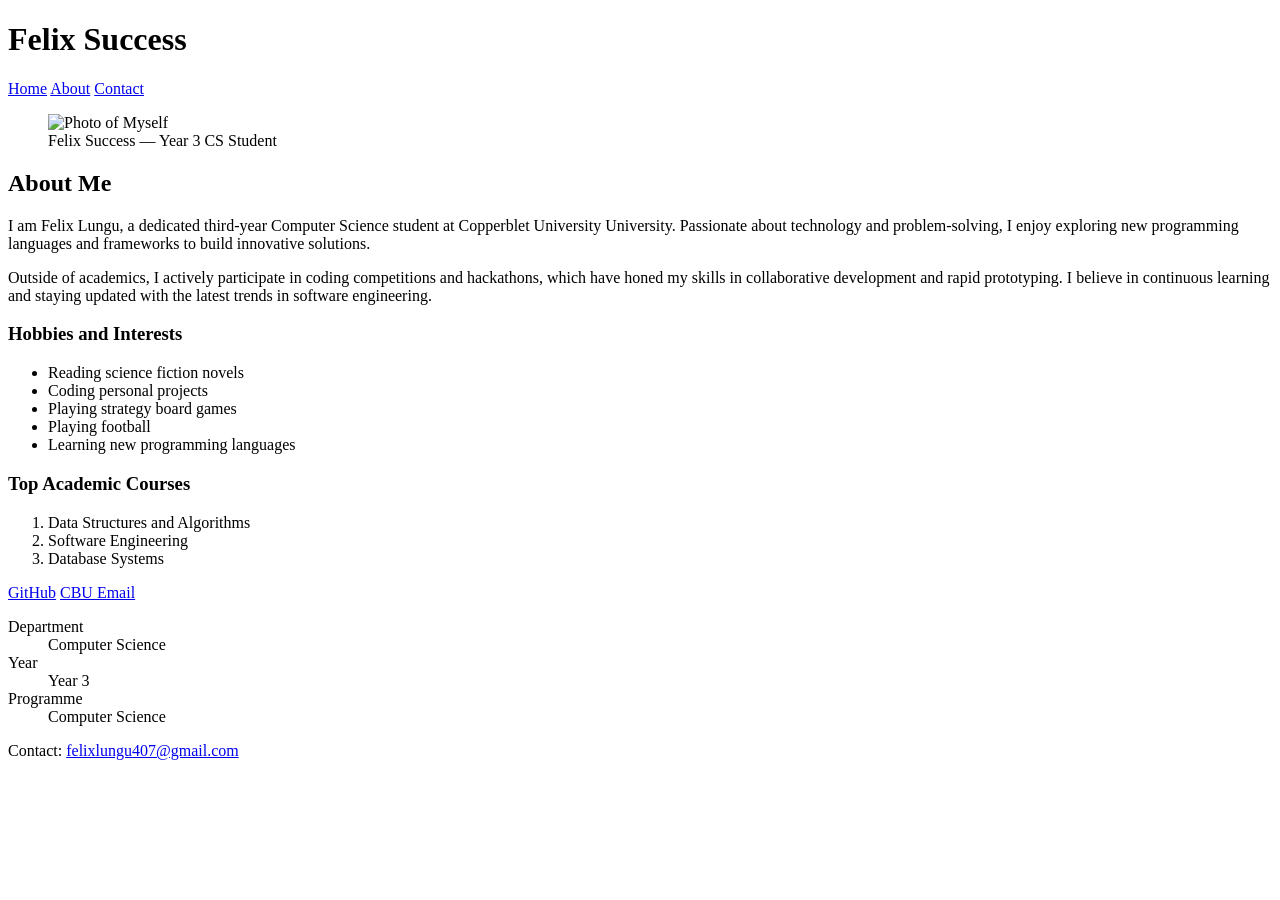
==== profile.html @ d6683c1f "Add Module 2: profile page" ====
<!DOCTYPE html>
<html lang="en">
<head>
    <meta charset="UTF-8">
    <meta name="viewport" content="width=device-width, initial-scale=1.0">
    <title>Felix Success - Profile</title>
</head>
<body>
    <header>
        <h1>Felix Success</h1>
        <nav>
            <a href="#">Home</a>
            <a href="#">About</a>
            <a href="#">Contact</a>
        </nav>
    </header>
    <main>
        <article>
            <figure>
                <img src="felix.png" alt="Photo of Myself" width="200" height="200">
                <figcaption>Felix Success — Year 3 CS Student</figcaption>
            </figure>
            <h2>About Me</h2>
            <p>I am Felix Lungu, a dedicated third-year Computer Science student at Copperblet University University. Passionate about technology and problem-solving, I enjoy exploring new programming languages and frameworks to build innovative solutions.</p>
            <p>Outside of academics, I actively participate in coding competitions and hackathons, which have honed my skills in collaborative development and rapid prototyping. I believe in continuous learning and staying updated with the latest trends in software engineering.</p>
            <h3>Hobbies and Interests</h3>
            <ul>
                <li>Reading science fiction novels</li>
                <li>Coding personal projects</li>
                <li>Playing strategy board games</li>
                <li>Playing football</li>
                <li>Learning new programming languages</li>
            </ul>
            <h3>Top Academic Courses</h3>
            <ol>
                <li>Data Structures and Algorithms</li>
                <li>Software Engineering</li>
                <li>Database Systems</li>
            </ol>
        </article>
    </main>
    <aside>
        <a href="https://github.com/Success-lang">GitHub</a>
        <a href="mailto:felixlungu407@gmail.com">CBU Email</a>
        <dl>
            <dt>Department</dt>
            <dd>Computer Science</dd>
            <dt>Year</dt>
            <dd>Year 3</dd>
            <dt>Programme</dt>
            <dd>Computer Science</dd>
        </dl>
    </aside>
    <footer>
        <p>Contact: <a href="mailto:felixlungu407@gmail.com">felixlungu407@gmail.com</a></p>
    </footer>
</body>
</html>
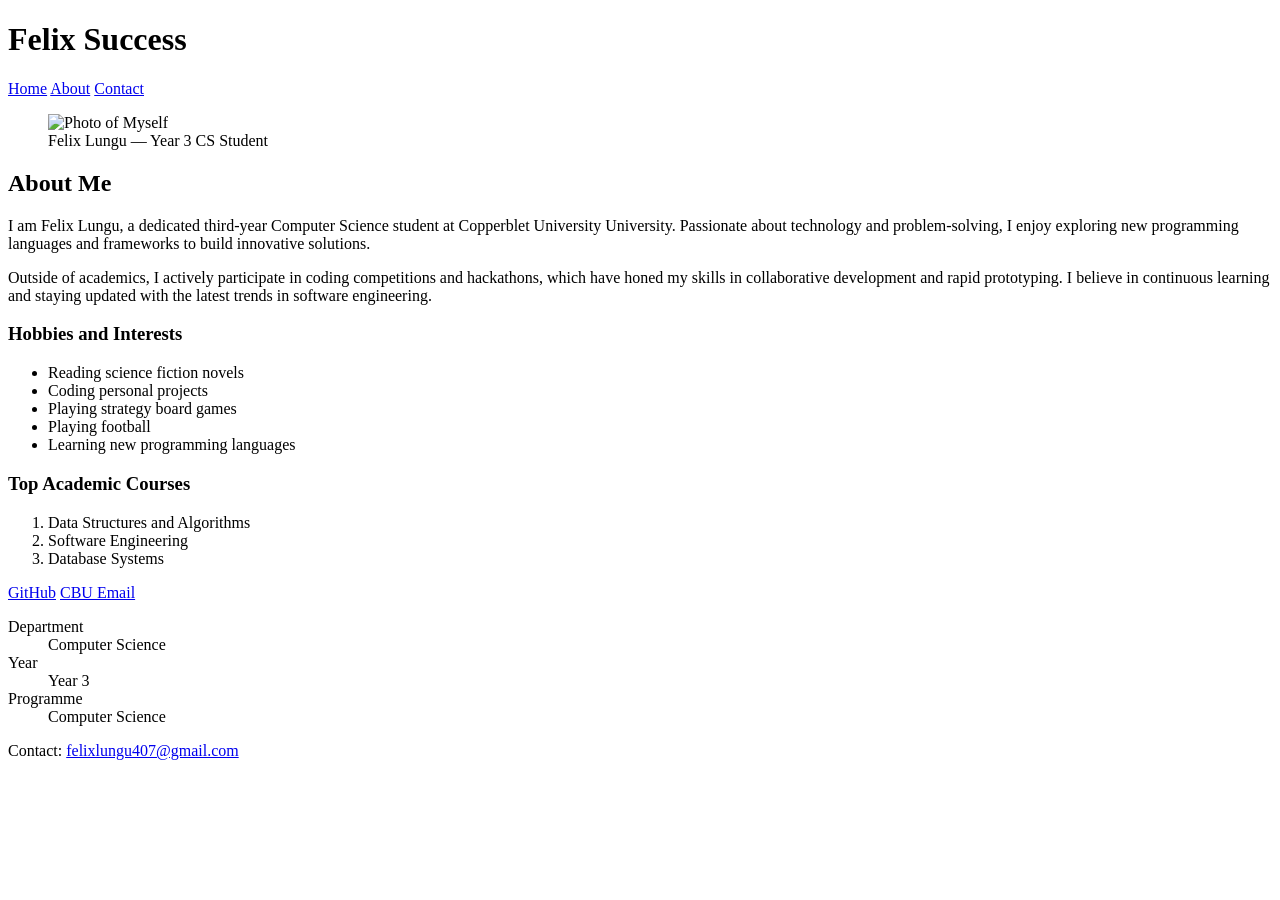
==== commit 7ecab609: "Update profile.html with figcaption changes" ====
--- a/profile.html
+++ b/profile.html
@@ -18,7 +18,7 @@
         <article>
             <figure>
                 <img src="felix.png" alt="Photo of Myself" width="200" height="200">
-                <figcaption>Felix Success — Year 3 CS Student</figcaption>
+                <figcaption>Felix Lungu — Year 3 CS Student</figcaption>
             </figure>
             <h2>About Me</h2>
             <p>I am Felix Lungu, a dedicated third-year Computer Science student at Copperblet University University. Passionate about technology and problem-solving, I enjoy exploring new programming languages and frameworks to build innovative solutions.</p>
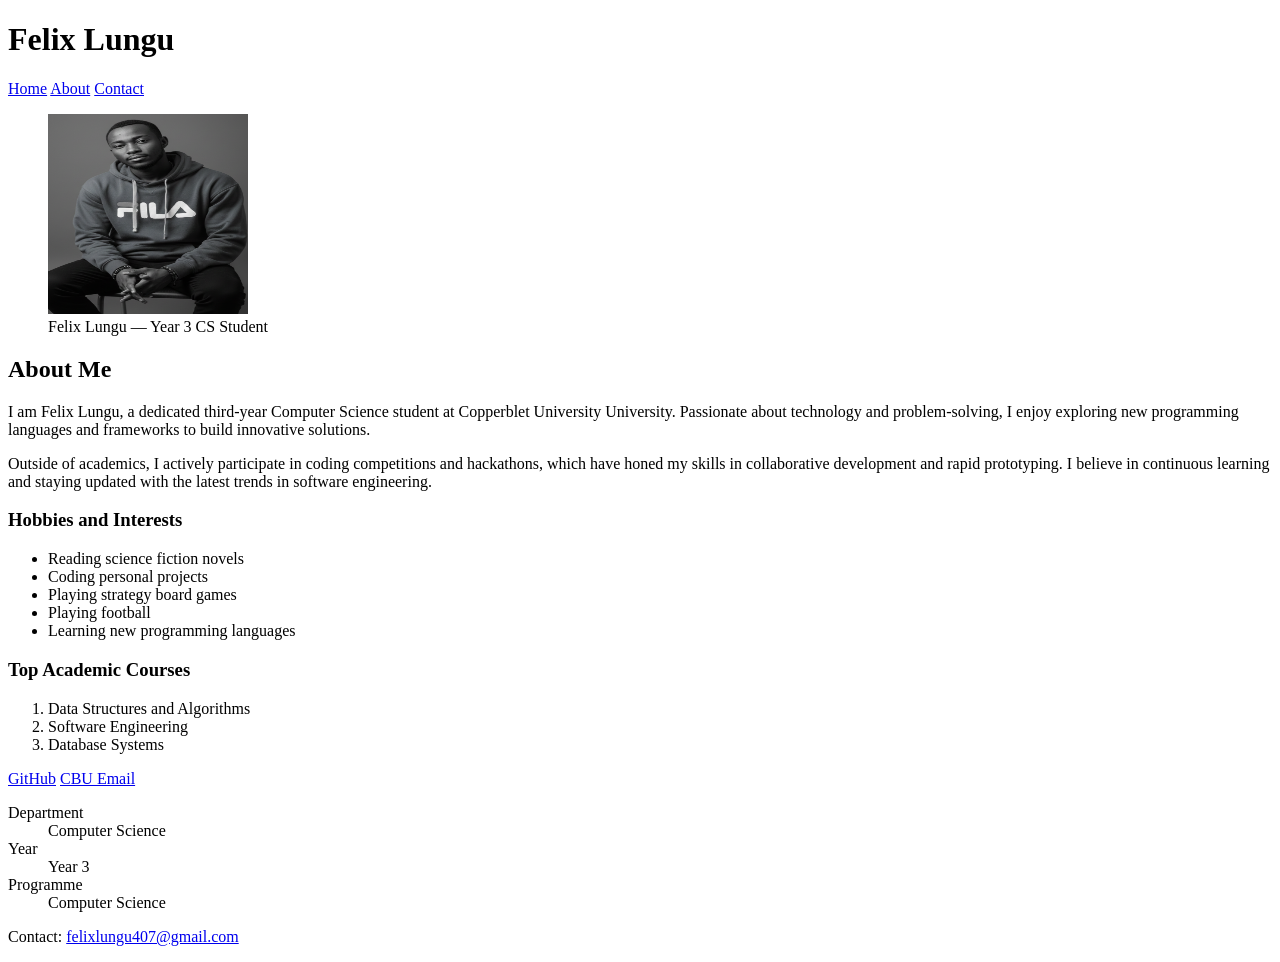
==== commit 8e22f4fe: "Update profile title and header name" ====
--- a/profile.html
+++ b/profile.html
@@ -3,11 +3,11 @@
 <head>
     <meta charset="UTF-8">
     <meta name="viewport" content="width=device-width, initial-scale=1.0">
-    <title>Felix Success - Profile</title>
+    <title>Felix Lungu - Profile</title>
 </head>
 <body>
     <header>
-        <h1>Felix Success</h1>
+        <h1>Felix Lungu</h1>
         <nav>
             <a href="#">Home</a>
             <a href="#">About</a>
@@ -55,4 +55,4 @@
         <p>Contact: <a href="mailto:felixlungu407@gmail.com">felixlungu407@gmail.com</a></p>
     </footer>
 </body>
-</html>+</html>
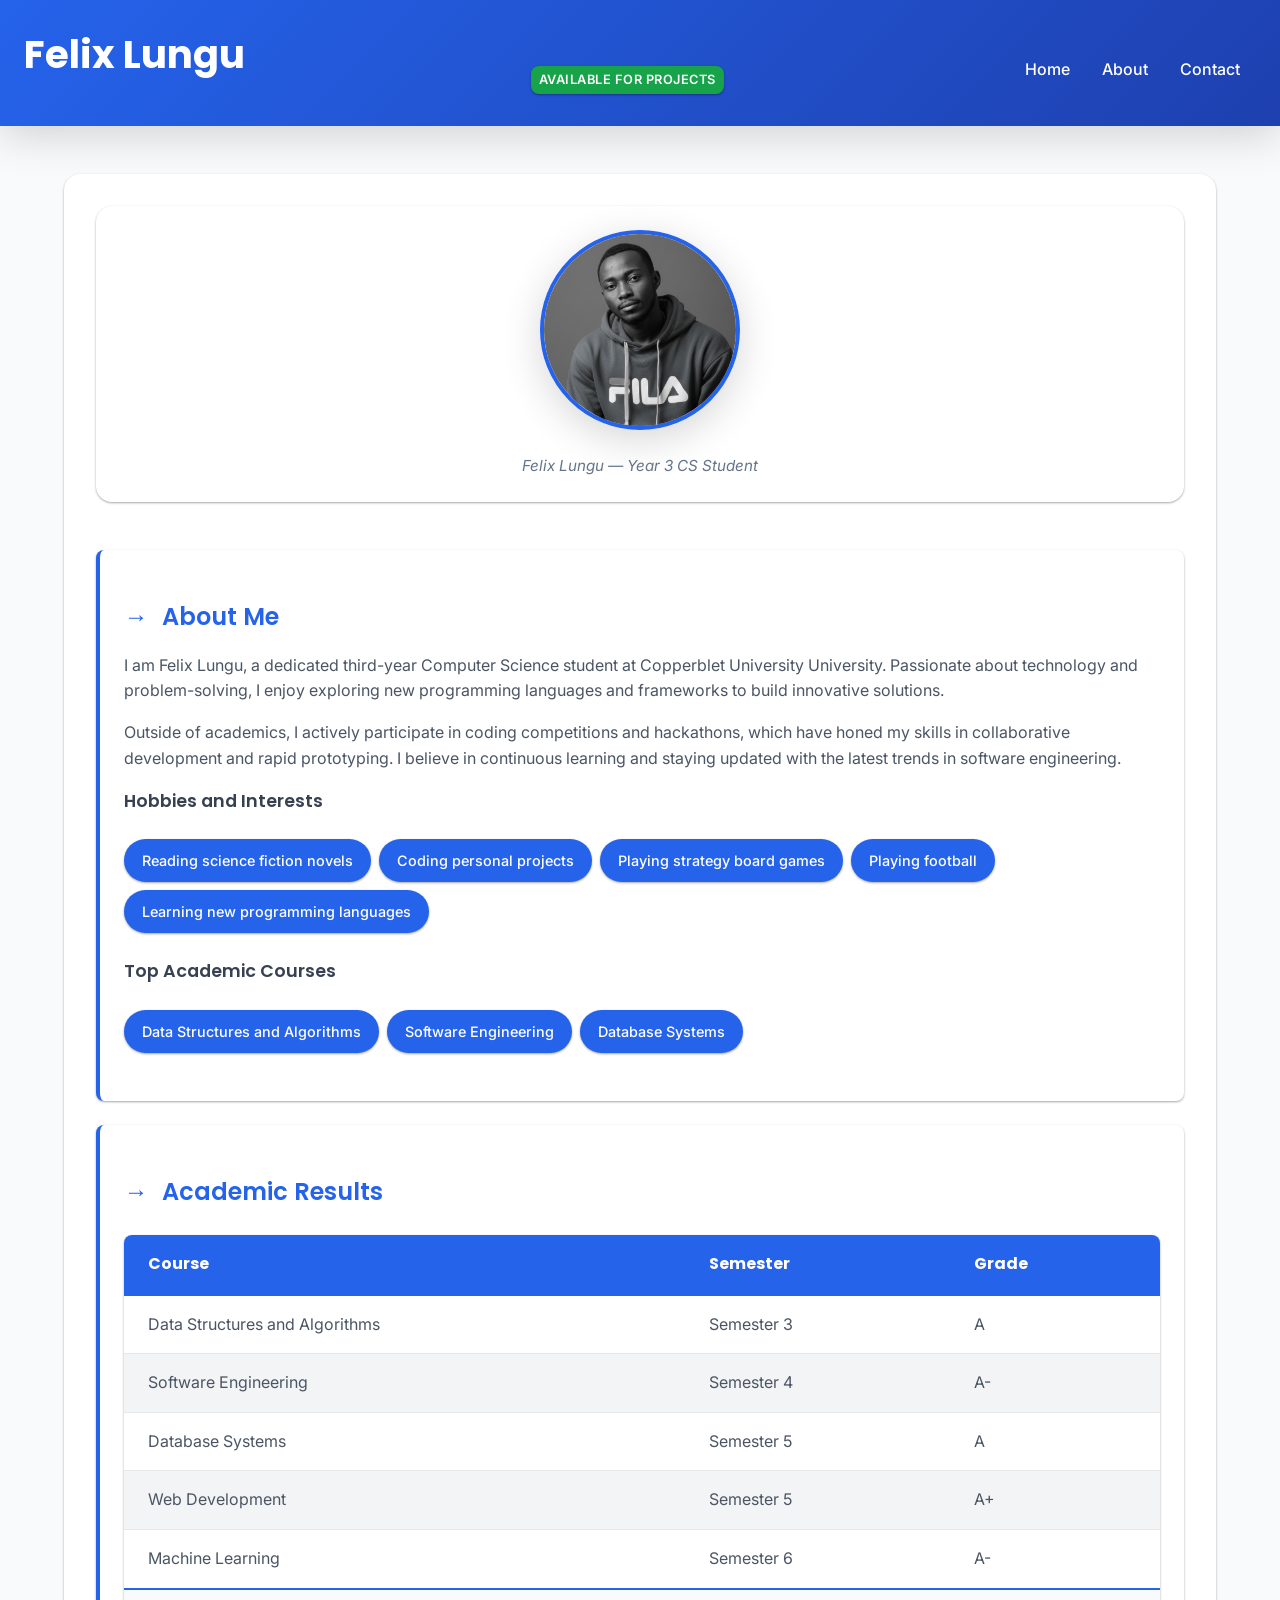
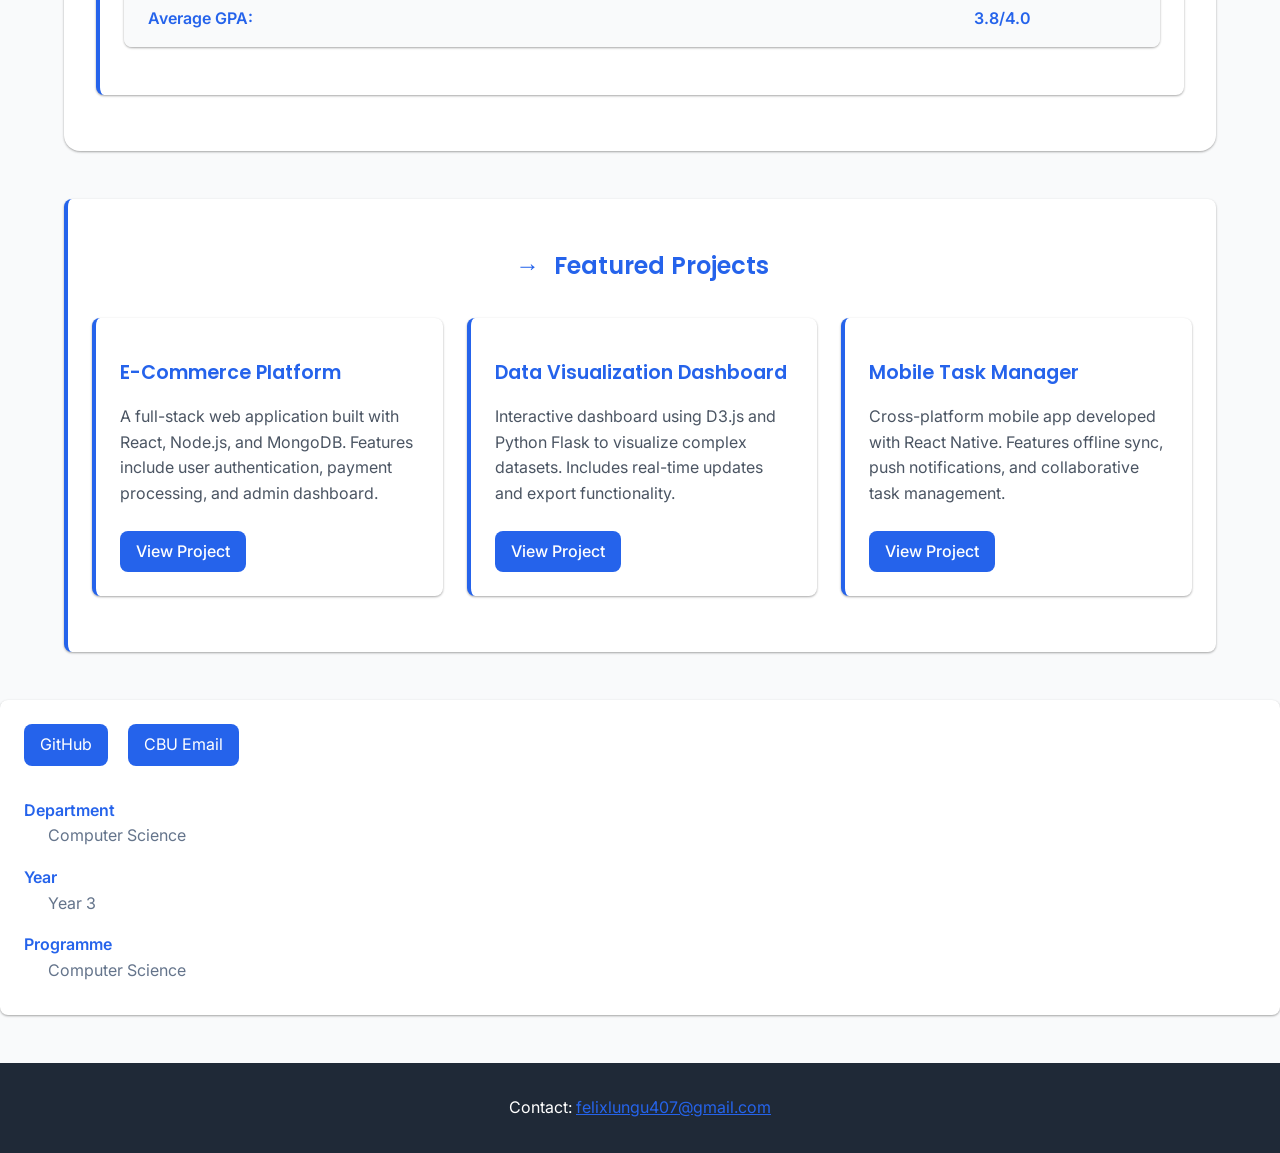
==== commit 5fc1a9a7: "Add Flexbox layouts: navigation, skills tags, header flexbox, projects grid - Flex navigation with h" ====
--- a/profile.html
+++ b/profile.html
@@ -4,10 +4,12 @@
     <meta charset="UTF-8">
     <meta name="viewport" content="width=device-width, initial-scale=1.0">
     <title>Felix Lungu - Profile</title>
+    <link rel='stylesheet' href='style.css'>
 </head>
 <body>
     <header>
         <h1>Felix Lungu</h1>
+        <span class="availability-badge">Available for Projects</span>
         <nav>
             <a href="#">Home</a>
             <a href="#">About</a>
@@ -16,15 +18,16 @@
     </header>
     <main>
         <article>
-            <figure>
+            <figure class="profile-figure">
                 <img src="felix.png" alt="Photo of Myself" width="200" height="200">
                 <figcaption>Felix Lungu — Year 3 CS Student</figcaption>
             </figure>
-            <h2>About Me</h2>
+            <section>
+                <h2>About Me</h2>
             <p>I am Felix Lungu, a dedicated third-year Computer Science student at Copperblet University University. Passionate about technology and problem-solving, I enjoy exploring new programming languages and frameworks to build innovative solutions.</p>
             <p>Outside of academics, I actively participate in coding competitions and hackathons, which have honed my skills in collaborative development and rapid prototyping. I believe in continuous learning and staying updated with the latest trends in software engineering.</p>
             <h3>Hobbies and Interests</h3>
-            <ul>
+            <ul class="skills-list">
                 <li>Reading science fiction novels</li>
                 <li>Coding personal projects</li>
                 <li>Playing strategy board games</li>
@@ -32,12 +35,80 @@
                 <li>Learning new programming languages</li>
             </ul>
             <h3>Top Academic Courses</h3>
-            <ol>
+            <ol class="skills-list">
                 <li>Data Structures and Algorithms</li>
                 <li>Software Engineering</li>
                 <li>Database Systems</li>
             </ol>
+            </section>
+            
+            <section>
+                <h2>Academic Results</h2>
+                <table>
+                    <thead>
+                        <tr>
+                            <th>Course</th>
+                            <th>Semester</th>
+                            <th>Grade</th>
+                        </tr>
+                    </thead>
+                    <tbody>
+                        <tr>
+                            <td>Data Structures and Algorithms</td>
+                            <td>Semester 3</td>
+                            <td>A</td>
+                        </tr>
+                        <tr>
+                            <td>Software Engineering</td>
+                            <td>Semester 4</td>
+                            <td>A-</td>
+                        </tr>
+                        <tr>
+                            <td>Database Systems</td>
+                            <td>Semester 5</td>
+                            <td>A</td>
+                        </tr>
+                        <tr>
+                            <td>Web Development</td>
+                            <td>Semester 5</td>
+                            <td>A+</td>
+                        </tr>
+                        <tr>
+                            <td>Machine Learning</td>
+                            <td>Semester 6</td>
+                            <td>A-</td>
+                        </tr>
+                    </tbody>
+                    <tfoot>
+                        <tr>
+                            <td colspan="2">Average GPA:</td>
+                            <td>3.8/4.0</td>
+                        </tr>
+                    </tfoot>
+                </table>
+            </section>
         </article>
+        
+        <section id="projects">
+            <h2>Featured Projects</h2>
+            <div class="projects-grid">
+                <article class="card">
+                    <h3>E-Commerce Platform</h3>
+                    <p>A full-stack web application built with React, Node.js, and MongoDB. Features include user authentication, payment processing, and admin dashboard.</p>
+                    <a href="#" class="project-link">View Project</a>
+                </article>
+                <article class="card">
+                    <h3>Data Visualization Dashboard</h3>
+                    <p>Interactive dashboard using D3.js and Python Flask to visualize complex datasets. Includes real-time updates and export functionality.</p>
+                    <a href="#" class="project-link">View Project</a>
+                </article>
+                <article class="card">
+                    <h3>Mobile Task Manager</h3>
+                    <p>Cross-platform mobile app developed with React Native. Features offline sync, push notifications, and collaborative task management.</p>
+                    <a href="#" class="project-link">View Project</a>
+                </article>
+            </div>
+        </section>
     </main>
     <aside>
         <a href="https://github.com/Success-lang">GitHub</a>
--- a/style.css
+++ b/style.css
@@ -0,0 +1,519 @@
+/* ============================================
+   Google Fonts Import
+   ============================================ */
+@import url('https://fonts.googleapis.com/css2?family=Inter:wght@400;500;600;700&family=Poppins:wght@600;700&display=swap');
+
+/* ============================================
+   CSS Variables - Design Tokens
+   ============================================ */
+:root {
+  /* Color Variables */
+  --color-primary: #2563eb;
+  --color-secondary: #64748b;
+  --color-accent: #dc2626;
+  --color-success: #16a34a;
+  --color-warning: #ea580c;
+  
+  /* Spacing Variables */
+  --space-xs: 0.25rem;
+  --space-sm: 0.5rem;
+  --space-md: 1rem;
+  --space-lg: 1.5rem;
+  --space-xl: 2rem;
+  --space-2xl: 3rem;
+  
+  /* Typography */
+  --font-family: 'Inter', 'Segoe UI', Tahoma, Geneva, Verdana, sans-serif;
+  --font-family-heading: 'Poppins', 'Segoe UI', sans-serif;
+  --font-size-base: 1rem;
+  --line-height-base: 1.6;
+  
+  /* Border Radius */
+  --border-radius: 0.5rem;
+  --border-radius-lg: 1rem;
+  
+  /* Box Shadow */
+  --box-shadow: 0 1px 3px rgba(0, 0, 0, 0.12), 0 1px 2px rgba(0, 0, 0, 0.24);
+  --box-shadow-lg: 0 10px 40px rgba(0, 0, 0, 0.16);
+}
+
+/* ============================================
+   Reset & Base Styles
+   ============================================ */
+* {
+  box-sizing: border-box;
+  margin: 0;
+  padding: 0;
+}
+
+html {
+  scroll-behavior: smooth;
+}
+
+body {
+  font-family: var(--font-family);
+  font-size: var(--font-size-base);
+  line-height: var(--line-height-base);
+  color: #1f2937;
+  background-color: #f9fafb;
+}
+
+/* ============================================
+   Typography Scale
+   ============================================ */
+h1 {
+  font-family: var(--font-family-heading);
+  font-size: 2.4rem;
+  font-weight: 700;
+  color: white;
+  margin-bottom: var(--space-lg);
+  line-height: 1.2;
+}
+
+h2 {
+  font-family: var(--font-family-heading);
+  font-size: 1.5rem;
+  color: var(--color-primary);
+  font-weight: 600;
+  margin-bottom: var(--space-md);
+  margin-top: var(--space-lg);
+}
+
+h3 {
+  font-family: var(--font-family-heading);
+  font-size: 1.1rem;
+  font-weight: 600;
+  color: #374151;
+  margin-bottom: var(--space-sm);
+  margin-top: var(--space-md);
+}
+
+p {
+  margin-bottom: var(--space-md);
+  color: #4b5563;
+}
+
+/* ============================================
+   Selectors Practice
+   ============================================ */
+
+/* Element Selectors */
+a {
+  color: var(--color-primary);
+  text-decoration: none;
+  transition: color 0.3s ease;
+}
+
+img {
+  max-width: 100%;
+  height: auto;
+  display: block;
+}
+
+ul, ol {
+  padding-left: var(--space-lg);
+  margin-bottom: var(--space-md);
+}
+
+li {
+  margin-bottom: var(--space-sm);
+}
+
+/* Class Selectors */
+.profile-figure {
+  display: flex;
+  flex-direction: column;
+  align-items: center;
+  text-align: center;
+  margin-bottom: var(--space-2xl);
+  background-color: white;
+  padding: var(--space-lg);
+  border-radius: var(--border-radius-lg);
+  box-shadow: var(--box-shadow);
+}
+
+.profile-figure img {
+  border-radius: 50%;
+  width: 200px;
+  height: 200px;
+  object-fit: cover;
+  border: 4px solid var(--color-primary);
+  margin-bottom: var(--space-md);
+  box-shadow: var(--box-shadow-lg);
+  transition: transform 0.3s ease;
+}
+
+.profile-figure img:hover {
+  transform: scale(1.05);
+}
+
+.profile-figure figcaption {
+  font-size: 0.95rem;
+  color: var(--color-secondary);
+  font-style: italic;
+  margin-top: var(--space-sm);
+}
+
+.skills-list {
+  display: flex;
+  flex-wrap: wrap;
+  gap: 0.5rem;
+  margin: var(--space-lg) 0;
+  list-style: none;
+  padding: 0;
+}
+
+.skills-list li {
+  display: inline-block;
+  background-color: var(--color-primary);
+  color: white;
+  padding: var(--space-sm) var(--space-md);
+  border-radius: 50px;
+  font-size: 0.9rem;
+  font-weight: 500;
+  transition: all 0.3s ease;
+  margin: 0;
+  box-shadow: var(--box-shadow);
+  border: 2px solid transparent;
+}
+
+.skills-list li:hover {
+  background-color: var(--color-accent);
+  transform: translateY(-3px);
+  box-shadow: var(--box-shadow-lg);
+  border-color: var(--color-accent);
+}
+
+/* Advanced Selectors */
+nav {
+  display: flex;
+  flex-wrap: wrap;
+  gap: 0;
+  margin-top: var(--space-md);
+}
+
+nav a {
+  display: inline-block;
+  padding: var(--space-sm) var(--space-md);
+  color: white;
+  border-bottom: 3px solid transparent;
+  font-weight: 500;
+  transition: border-bottom 0.25s ease;
+}
+
+nav a:hover {
+  border-bottom-color: var(--color-accent);
+}
+
+section h2::before {
+  content: "→ ";
+  color: var(--color-primary);
+  margin-right: var(--space-sm);
+}
+
+/* ============================================
+   Layout Components
+   ============================================ */
+header {
+  background: linear-gradient(135deg, var(--color-primary) 0%, #1e40af 100%);
+  color: white;
+  padding: var(--space-xl) var(--space-lg);
+  margin-bottom: var(--space-2xl);
+  box-shadow: var(--box-shadow-lg);
+  display: flex;
+  justify-content: space-between;
+  align-items: flex-end;
+}
+
+header h1 {
+  margin-bottom: var(--space-md);
+}
+
+.availability-badge {
+  background-color: var(--color-success);
+  color: white;
+  padding: var(--space-xs) var(--space-sm);
+  border-radius: var(--border-radius);
+  font-size: 0.8rem;
+  font-weight: 600;
+  text-transform: uppercase;
+  letter-spacing: 0.5px;
+  box-shadow: var(--box-shadow);
+}
+
+main {
+  max-width: 1200px;
+  margin: 0 auto;
+  padding: 0 var(--space-lg);
+  min-height: calc(100vh - 400px);
+}
+
+article {
+  background-color: white;
+  padding: var(--space-xl);
+  border-radius: var(--border-radius-lg);
+  box-shadow: var(--box-shadow);
+  margin-bottom: var(--space-xl);
+}
+
+section {
+  background-color: white;
+  padding: var(--space-lg);
+  border-radius: var(--border-radius);
+  box-shadow: var(--box-shadow);
+  margin-bottom: var(--space-lg);
+  border-left: 4px solid var(--color-primary);
+  transition: transform 0.2s ease;
+}
+
+section:hover {
+  transform: translateX(4px);
+}
+
+aside {
+  background-color: white;
+  padding: var(--space-lg);
+  margin-top: var(--space-xl);
+  border-radius: var(--border-radius);
+  box-shadow: var(--box-shadow);
+}
+
+aside a {
+  display: inline-block;
+  padding: var(--space-sm) var(--space-md);
+  margin-right: var(--space-md);
+  margin-bottom: var(--space-sm);
+  background-color: var(--color-primary);
+  color: white;
+  border-radius: var(--border-radius);
+  transition: background-color 0.3s ease;
+}
+
+aside a:hover {
+  background-color: var(--color-accent);
+}
+
+/* ============================================
+   Definition Lists
+   ============================================ */
+dl {
+  margin-top: var(--space-lg);
+}
+
+dt {
+  font-weight: 600;
+  color: var(--color-primary);
+  margin-top: var(--space-md);
+}
+
+dd {
+  margin-left: var(--space-lg);
+  color: var(--color-secondary);
+  margin-bottom: var(--space-sm);
+}
+
+footer {
+  background-color: #1f2937;
+  color: white;
+  text-align: center;
+  padding: var(--space-xl);
+  margin-top: var(--space-2xl);
+}
+
+footer a {
+  color: var(--color-primary);
+  text-decoration: underline;
+}
+
+footer a:hover {
+  color: var(--color-accent);
+}
+
+footer p {
+  margin-bottom: 0;
+  color: inherit;
+}
+
+/* ============================================
+   Table Styling
+   ============================================ */
+table {
+  width: 100%;
+  border-collapse: collapse;
+  margin: var(--space-lg) 0;
+  background-color: white;
+  box-shadow: var(--box-shadow);
+  border-radius: var(--border-radius);
+  overflow: hidden;
+}
+
+thead {
+  background-color: var(--color-primary);
+  color: white;
+  font-weight: 600;
+}
+
+thead th {
+  padding: var(--space-md) var(--space-lg);
+  text-align: left;
+  border-bottom: 3px solid var(--color-primary);
+  font-family: var(--font-family-heading);
+}
+
+tbody td {
+  padding: var(--space-md) var(--space-lg);
+  border-bottom: 1px solid #e5e7eb;
+  color: #4b5563;
+}
+
+tbody tr:nth-child(even) {
+  background-color: #f3f4f6;
+}
+
+tbody tr:nth-child(odd) {
+  background-color: white;
+}
+
+tbody tr:hover {
+  background-color: #eff6ff;
+  transition: background-color 0.2s ease;
+}
+
+tfoot {
+  background-color: #f9fafb;
+  font-weight: 600;
+  color: var(--color-primary);
+}
+
+tfoot td {
+  padding: var(--space-md) var(--space-lg);
+  border-top: 2px solid var(--color-primary);
+  border-bottom: none;
+}
+
+/* ============================================
+   Projects Section
+   ============================================ */
+#projects {
+  margin-top: var(--space-2xl);
+  margin-bottom: var(--space-2xl);
+}
+
+#projects h2 {
+  text-align: center;
+  margin-bottom: var(--space-xl);
+}
+
+.projects-grid {
+  display: grid;
+  grid-template-columns: repeat(auto-fit, minmax(280px, 1fr));
+  gap: 1.5rem;
+}
+
+.card {
+  background-color: white;
+  padding: var(--space-lg);
+  border-radius: var(--border-radius);
+  box-shadow: var(--box-shadow);
+  border-left: 4px solid var(--color-primary);
+  transition: transform 0.3s ease, box-shadow 0.3s ease;
+}
+
+.card:hover {
+  transform: translateY(-5px);
+  box-shadow: var(--box-shadow-lg);
+}
+
+.card h3 {
+  color: var(--color-primary);
+  margin-bottom: var(--space-md);
+  font-size: 1.2rem;
+}
+
+.card p {
+  color: #4b5563;
+  margin-bottom: var(--space-lg);
+  line-height: 1.6;
+}
+
+.project-link {
+  display: inline-block;
+  background-color: var(--color-primary);
+  color: white;
+  padding: var(--space-sm) var(--space-md);
+  border-radius: var(--border-radius);
+  text-decoration: none;
+  font-weight: 500;
+  transition: background-color 0.3s ease;
+}
+
+.project-link:hover {
+  background-color: var(--color-accent);
+}
+
+/* ============================================
+   Responsive Design
+   ============================================ */
+@media (max-width: 768px) {
+  header {
+    flex-direction: column;
+    align-items: flex-start;
+    gap: var(--space-md);
+  }
+  
+  .availability-badge {
+    align-self: flex-end;
+    margin-bottom: var(--space-sm);
+  }
+  
+  h1 {
+    font-size: 1.8rem;
+  }
+  
+  h2 {
+    font-size: 1.3rem;
+  }
+  
+  main {
+    padding: 0 var(--space-md);
+  }
+  
+  article {
+    padding: var(--space-lg);
+  }
+  
+  nav {
+    flex-direction: column;
+    gap: var(--space-sm);
+  }
+  
+  nav a {
+    padding: var(--space-sm);
+    width: 100%;
+    text-align: center;
+  }
+  
+  .skills-list {
+    gap: var(--space-xs);
+  }
+  
+  .skills-list li {
+    font-size: 0.85rem;
+    padding: var(--space-xs) var(--space-sm);
+  }
+  
+  .projects-grid {
+    grid-template-columns: 1fr;
+    gap: var(--space-lg);
+  }
+  
+  table {
+    font-size: 0.9rem;
+  }
+  
+  thead th,
+  tbody td,
+  tfoot td {
+    padding: var(--space-sm) var(--space-md);
+  }
+}
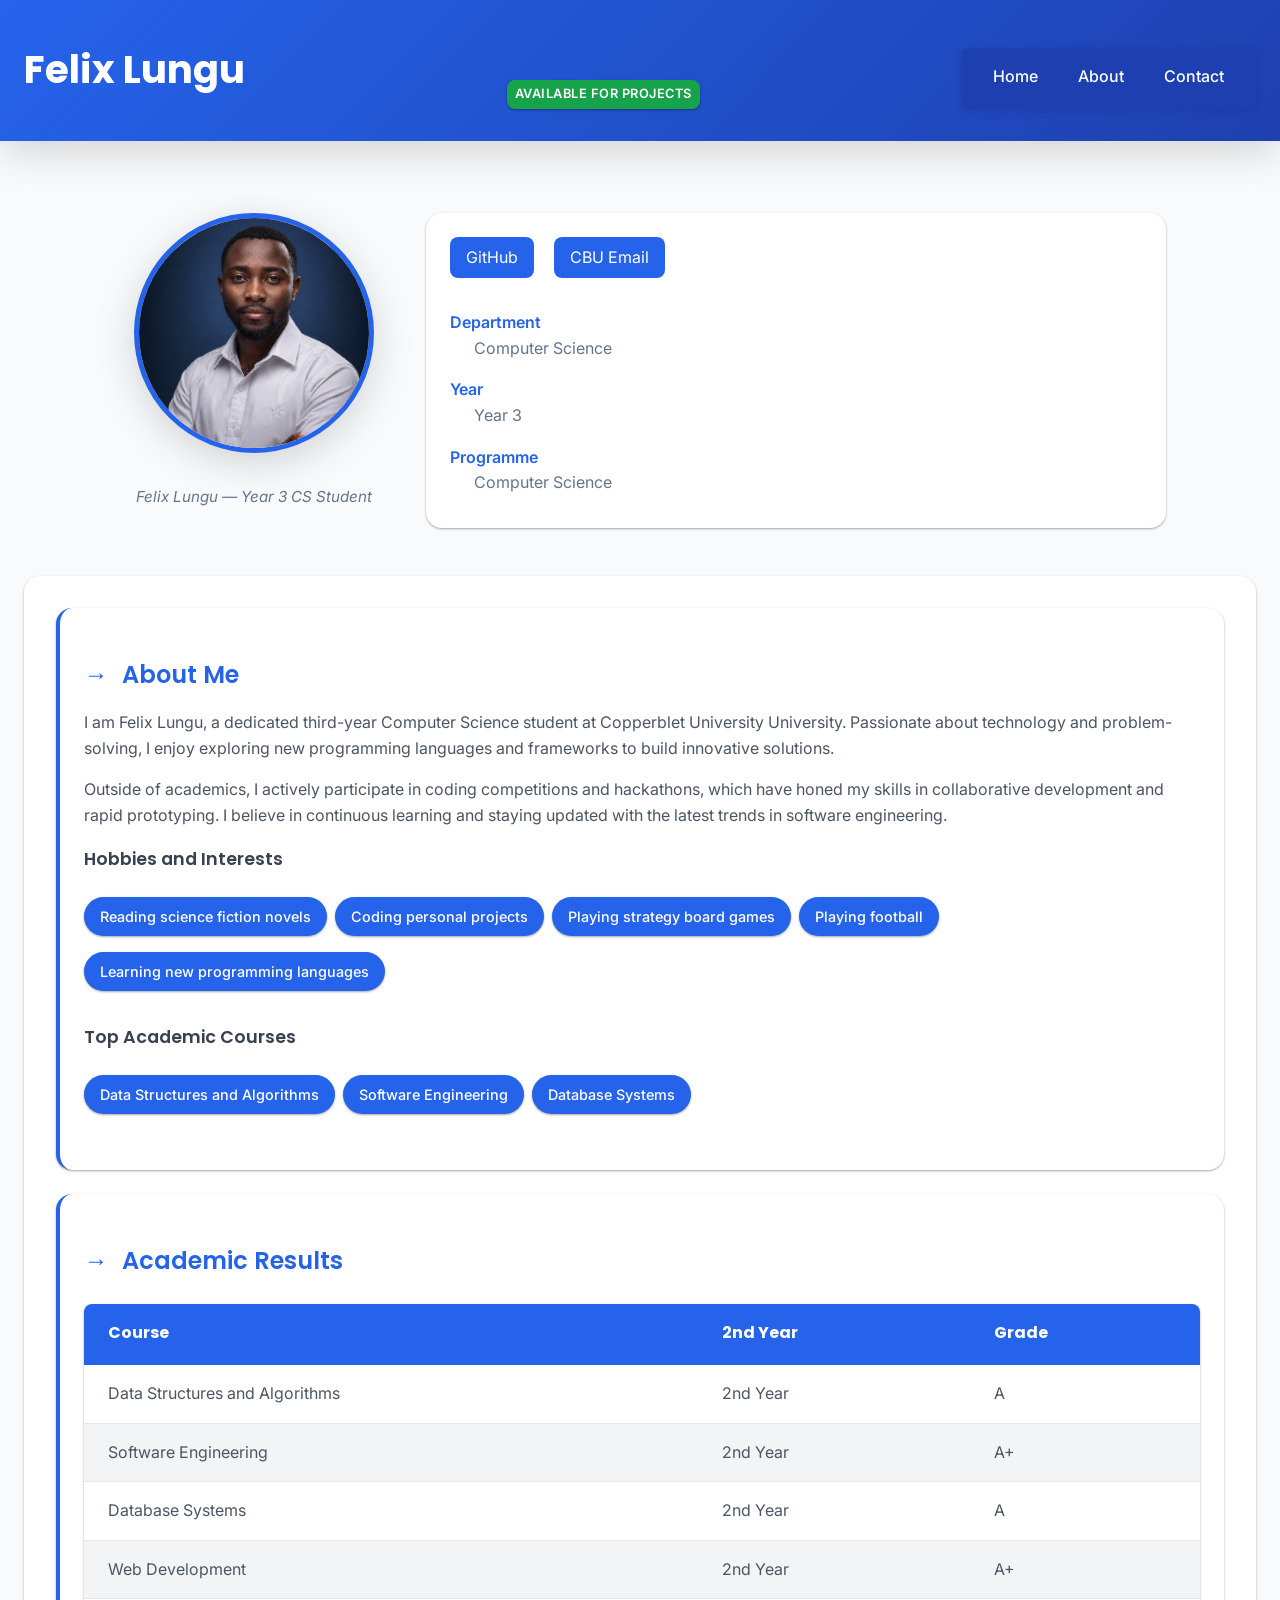
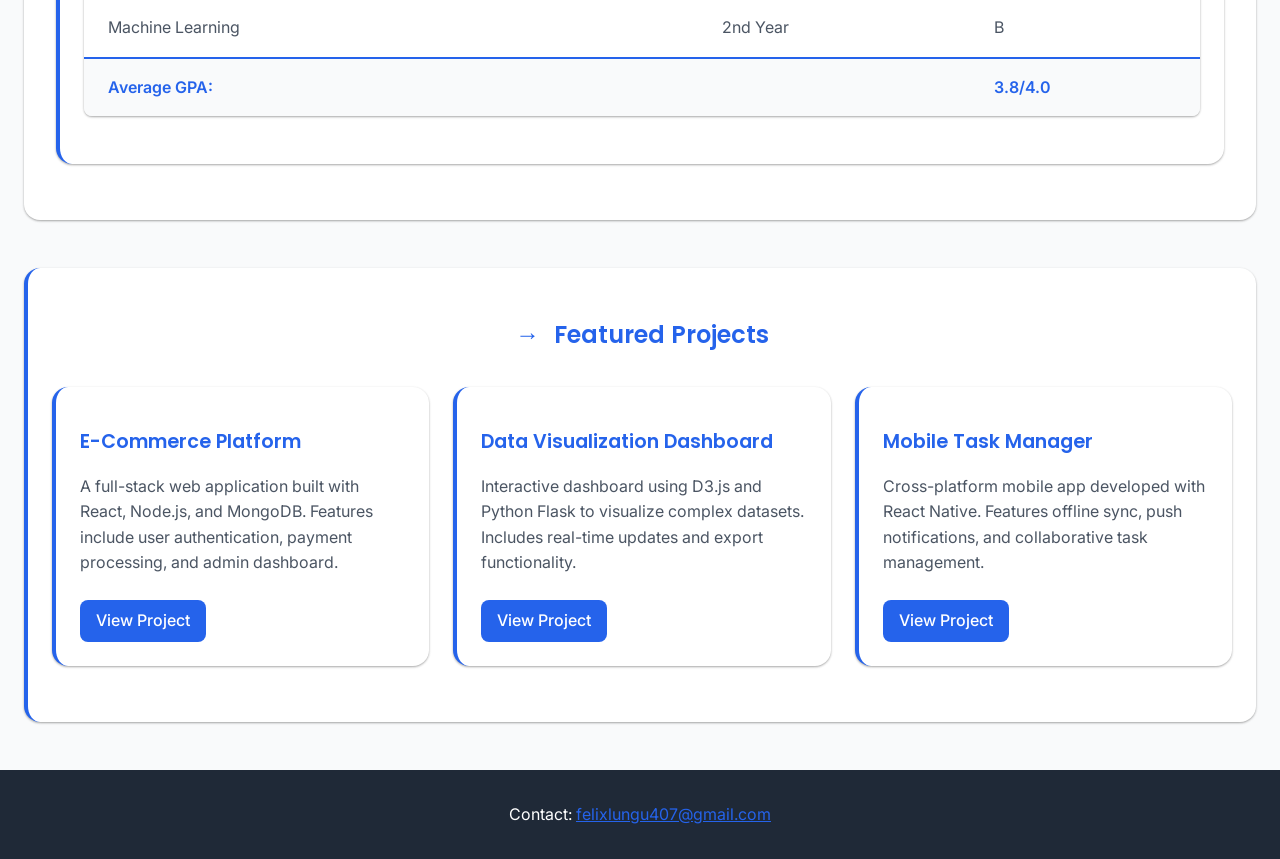
==== commit a7893801: "Reorganize profile layout: enlarge profile image circle, restructure page grid with sidebar, move Ab" ====
--- a/profile.html
+++ b/profile.html
@@ -16,12 +16,29 @@
             <a href="#">Contact</a>
         </nav>
     </header>
+    <div class="page-wrapper">
+        <div class="profile-section">
+            <figure class="profile-figure">
+                <img src="felix.png" alt="Photo of Myself">
+                <figcaption>Felix Lungu — Year 3 CS Student</figcaption>
+            </figure>
+        </div>
+        <aside>
+            <a href="https://github.com/Success-lang">GitHub</a>
+            <a href="mailto:felixlungu407@gmail.com">CBU Email</a>
+            <dl>
+                <dt>Department</dt>
+                <dd>Computer Science</dd>
+                <dt>Year</dt>
+                <dd>Year 3</dd>
+                <dt>Programme</dt>
+                <dd>Computer Science</dd>
+            </dl>
+        </aside>
+    </div>
+
     <main>
         <article>
-            <figure class="profile-figure">
-                <img src="felix.png" alt="Photo of Myself" width="200" height="200">
-                <figcaption>Felix Lungu — Year 3 CS Student</figcaption>
-            </figure>
             <section>
                 <h2>About Me</h2>
             <p>I am Felix Lungu, a dedicated third-year Computer Science student at Copperblet University University. Passionate about technology and problem-solving, I enjoy exploring new programming languages and frameworks to build innovative solutions.</p>
@@ -48,35 +65,35 @@
                     <thead>
                         <tr>
                             <th>Course</th>
-                            <th>Semester</th>
+                            <th>2nd Year</th>
                             <th>Grade</th>
                         </tr>
                     </thead>
                     <tbody>
                         <tr>
                             <td>Data Structures and Algorithms</td>
-                            <td>Semester 3</td>
+                            <td>2nd Year</td>
                             <td>A</td>
                         </tr>
                         <tr>
                             <td>Software Engineering</td>
-                            <td>Semester 4</td>
-                            <td>A-</td>
+                            <td>2nd Year</td>
+                            <td>A+</td>
                         </tr>
                         <tr>
                             <td>Database Systems</td>
-                            <td>Semester 5</td>
+                            <td>2nd Year</td>
                             <td>A</td>
                         </tr>
                         <tr>
                             <td>Web Development</td>
-                            <td>Semester 5</td>
+                            <td>2nd Year</td>
                             <td>A+</td>
                         </tr>
                         <tr>
                             <td>Machine Learning</td>
-                            <td>Semester 6</td>
-                            <td>A-</td>
+                            <td>2nd Year</td>
+                            <td>B</td>
                         </tr>
                     </tbody>
                     <tfoot>
@@ -110,18 +127,6 @@
             </div>
         </section>
     </main>
-    <aside>
-        <a href="https://github.com/Success-lang">GitHub</a>
-        <a href="mailto:felixlungu407@gmail.com">CBU Email</a>
-        <dl>
-            <dt>Department</dt>
-            <dd>Computer Science</dd>
-            <dt>Year</dt>
-            <dd>Year 3</dd>
-            <dt>Programme</dt>
-            <dd>Computer Science</dd>
-        </dl>
-    </aside>
     <footer>
         <p>Contact: <a href="mailto:felixlungu407@gmail.com">felixlungu407@gmail.com</a></p>
     </footer>
--- a/style.css
+++ b/style.css
@@ -1,4 +1,4 @@
-/* ============================================
+﻿/* ============================================
    Google Fonts Import
    ============================================ */
 @import url('https://fonts.googleapis.com/css2?family=Inter:wght@400;500;600;700&family=Poppins:wght@600;700&display=swap');
@@ -7,32 +7,32 @@
    CSS Variables - Design Tokens
    ============================================ */
 :root {
-  /* Color Variables */
+  /* Colors */
   --color-primary: #2563eb;
   --color-secondary: #64748b;
   --color-accent: #dc2626;
   --color-success: #16a34a;
   --color-warning: #ea580c;
-  
-  /* Spacing Variables */
+
+  /* Spacing */
   --space-xs: 0.25rem;
   --space-sm: 0.5rem;
   --space-md: 1rem;
   --space-lg: 1.5rem;
   --space-xl: 2rem;
   --space-2xl: 3rem;
-  
+
   /* Typography */
   --font-family: 'Inter', 'Segoe UI', Tahoma, Geneva, Verdana, sans-serif;
   --font-family-heading: 'Poppins', 'Segoe UI', sans-serif;
   --font-size-base: 1rem;
   --line-height-base: 1.6;
-  
+
   /* Border Radius */
   --border-radius: 0.5rem;
   --border-radius-lg: 1rem;
-  
-  /* Box Shadow */
+
+  /* Shadows */
   --box-shadow: 0 1px 3px rgba(0, 0, 0, 0.12), 0 1px 2px rgba(0, 0, 0, 0.24);
   --box-shadow-lg: 0 10px 40px rgba(0, 0, 0, 0.16);
 }
@@ -51,6 +51,7 @@
 }
 
 body {
+  min-height: 100vh;
   font-family: var(--font-family);
   font-size: var(--font-size-base);
   line-height: var(--line-height-base);
@@ -58,8 +59,35 @@
   background-color: #f9fafb;
 }
 
-/* ============================================
-   Typography Scale
+img {
+  max-width: 100%;
+  height: auto;
+  display: block;
+}
+
+a {
+  color: var(--color-primary);
+  text-decoration: none;
+  transition: color 0.25s ease;
+}
+
+a:hover,
+a:focus {
+  color: var(--color-accent);
+}
+
+ul,
+ol {
+  padding-left: var(--space-lg);
+  margin-bottom: var(--space-md);
+}
+
+li {
+  margin-bottom: var(--space-sm);
+}
+
+/* ============================================
+   Typography
    ============================================ */
 h1 {
   font-family: var(--font-family-heading);
@@ -93,52 +121,140 @@
   color: #4b5563;
 }
 
-/* ============================================
-   Selectors Practice
-   ============================================ */
-
-/* Element Selectors */
-a {
-  color: var(--color-primary);
-  text-decoration: none;
-  transition: color 0.3s ease;
-}
-
-img {
-  max-width: 100%;
-  height: auto;
-  display: block;
-}
-
-ul, ol {
-  padding-left: var(--space-lg);
+section h2::before {
+  content: '→ ';
+  color: var(--color-primary);
+  margin-right: var(--space-sm);
+}
+
+/* ============================================
+   Header & Navigation
+   ============================================ */
+header {
+  background: linear-gradient(135deg, var(--color-primary) 0%, #1e40af 100%);
+  color: white;
+  padding: var(--space-xl) var(--space-lg);
+  margin-bottom: var(--space-2xl);
+  box-shadow: var(--box-shadow-lg);
+  display: flex;
+  justify-content: space-between;
+  align-items: flex-end;
+  gap: var(--space-md);
+}
+
+header h1 {
   margin-bottom: var(--space-md);
 }
 
-li {
-  margin-bottom: var(--space-sm);
-}
-
-/* Class Selectors */
+nav {
+  display: flex;
+  flex-wrap: wrap;
+  gap: var(--space-sm);
+  margin-top: var(--space-md);
+  position: sticky;
+  top: 0;
+  z-index: 100;
+  background-color: rgba(30, 64, 175, 0.95);
+  box-shadow: 0 2px 8px rgba(0, 0, 0, 0.1);
+  padding: var(--space-sm) var(--space-md);
+  border-radius: var(--border-radius);
+}
+
+nav a {
+  display: inline-block;
+  padding: var(--space-sm) var(--space-md);
+  color: white;
+  border-bottom: 3px solid transparent;
+  font-weight: 500;
+  transition: border-bottom 0.25s ease;
+}
+
+nav a:hover {
+  border-bottom-color: var(--color-accent);
+}
+
+.availability-badge {
+  background-color: var(--color-success);
+  color: white;
+  padding: var(--space-xs) var(--space-sm);
+  border-radius: var(--border-radius);
+  font-size: 0.8rem;
+  font-weight: 600;
+  text-transform: uppercase;
+  letter-spacing: 0.5px;
+  box-shadow: var(--box-shadow);
+}
+
+/* ============================================
+   Page Layout
+   ============================================ */
+.page-wrapper {
+  display: grid;
+  grid-template-columns: 280px 1fr;
+  gap: 2rem;
+  max-width: 1100px;
+  margin: 0 auto;
+  padding: 1.5rem 1.5rem 3rem;
+  align-items: start;
+}
+
+.profile-section {
+  display: flex;
+  justify-content: center;
+  align-items: center;
+}
+
+main {
+  width: 100%;
+  margin: 0;
+  padding: 0 var(--space-lg);
+  min-height: calc(100vh - 400px);
+}
+
+article,
+section,
+aside,
+.card {
+  background-color: white;
+  border-radius: var(--border-radius-lg);
+  box-shadow: var(--box-shadow);
+}
+
+article {
+  padding: var(--space-xl);
+  margin-bottom: var(--space-xl);
+}
+
+section {
+  padding: var(--space-lg);
+  margin-bottom: var(--space-lg);
+  border-left: 4px solid var(--color-primary);
+  transition: transform 0.2s ease;
+}
+
+section:hover {
+  transform: translateX(4px);
+}
+
+aside {
+  padding: var(--space-lg);
+}
 .profile-figure {
   display: flex;
   flex-direction: column;
   align-items: center;
   text-align: center;
-  margin-bottom: var(--space-2xl);
-  background-color: white;
-  padding: var(--space-lg);
-  border-radius: var(--border-radius-lg);
-  box-shadow: var(--box-shadow);
+  margin-bottom: 0;
+  padding: 0;
 }
 
 .profile-figure img {
+  width: 240px;
+  height: 240px;
+  object-fit: cover;
   border-radius: 50%;
-  width: 200px;
-  height: 200px;
-  object-fit: cover;
-  border: 4px solid var(--color-primary);
-  margin-bottom: var(--space-md);
+  border: 5px solid var(--color-primary);
+  margin-bottom: var(--space-lg);
   box-shadow: var(--box-shadow-lg);
   transition: transform 0.3s ease;
 }
@@ -164,120 +280,27 @@
 }
 
 .skills-list li {
-  display: inline-block;
+  display: inline-flex;
+  align-items: center;
   background-color: var(--color-primary);
   color: white;
   padding: var(--space-sm) var(--space-md);
   border-radius: 50px;
   font-size: 0.9rem;
   font-weight: 500;
-  transition: all 0.3s ease;
-  margin: 0;
+  transition: background-color 0.3s ease, transform 0.3s ease;
   box-shadow: var(--box-shadow);
-  border: 2px solid transparent;
 }
 
 .skills-list li:hover {
   background-color: var(--color-accent);
-  transform: translateY(-3px);
+  transform: translateY(-2px);
   box-shadow: var(--box-shadow-lg);
-  border-color: var(--color-accent);
-}
-
-/* Advanced Selectors */
-nav {
-  display: flex;
-  flex-wrap: wrap;
-  gap: 0;
-  margin-top: var(--space-md);
-}
-
-nav a {
-  display: inline-block;
-  padding: var(--space-sm) var(--space-md);
-  color: white;
-  border-bottom: 3px solid transparent;
-  font-weight: 500;
-  transition: border-bottom 0.25s ease;
-}
-
-nav a:hover {
-  border-bottom-color: var(--color-accent);
-}
-
-section h2::before {
-  content: "→ ";
-  color: var(--color-primary);
-  margin-right: var(--space-sm);
-}
-
-/* ============================================
-   Layout Components
-   ============================================ */
-header {
-  background: linear-gradient(135deg, var(--color-primary) 0%, #1e40af 100%);
-  color: white;
-  padding: var(--space-xl) var(--space-lg);
-  margin-bottom: var(--space-2xl);
-  box-shadow: var(--box-shadow-lg);
-  display: flex;
-  justify-content: space-between;
-  align-items: flex-end;
-}
-
-header h1 {
-  margin-bottom: var(--space-md);
-}
-
-.availability-badge {
-  background-color: var(--color-success);
-  color: white;
-  padding: var(--space-xs) var(--space-sm);
-  border-radius: var(--border-radius);
-  font-size: 0.8rem;
-  font-weight: 600;
-  text-transform: uppercase;
-  letter-spacing: 0.5px;
-  box-shadow: var(--box-shadow);
-}
-
-main {
-  max-width: 1200px;
-  margin: 0 auto;
-  padding: 0 var(--space-lg);
-  min-height: calc(100vh - 400px);
-}
-
-article {
-  background-color: white;
-  padding: var(--space-xl);
-  border-radius: var(--border-radius-lg);
-  box-shadow: var(--box-shadow);
-  margin-bottom: var(--space-xl);
-}
-
-section {
-  background-color: white;
-  padding: var(--space-lg);
-  border-radius: var(--border-radius);
-  box-shadow: var(--box-shadow);
-  margin-bottom: var(--space-lg);
-  border-left: 4px solid var(--color-primary);
-  transition: transform 0.2s ease;
-}
-
-section:hover {
-  transform: translateX(4px);
-}
-
-aside {
-  background-color: white;
-  padding: var(--space-lg);
-  margin-top: var(--space-xl);
-  border-radius: var(--border-radius);
-  box-shadow: var(--box-shadow);
-}
-
+}
+
+/* ============================================
+   Aside Links
+   ============================================ */
 aside a {
   display: inline-block;
   padding: var(--space-sm) var(--space-md);
@@ -296,10 +319,6 @@
 /* ============================================
    Definition Lists
    ============================================ */
-dl {
-  margin-top: var(--space-lg);
-}
-
 dt {
   font-weight: 600;
   color: var(--color-primary);
@@ -312,6 +331,13 @@
   margin-bottom: var(--space-sm);
 }
 
+dl {
+  margin-top: var(--space-lg);
+}
+
+/* ============================================
+   Footer
+   ============================================ */
 footer {
   background-color: #1f2937;
   color: white;
@@ -335,16 +361,16 @@
 }
 
 /* ============================================
-   Table Styling
+   Tables
    ============================================ */
 table {
   width: 100%;
   border-collapse: collapse;
   margin: var(--space-lg) 0;
+  border-radius: var(--border-radius);
+  overflow: hidden;
   background-color: white;
   box-shadow: var(--box-shadow);
-  border-radius: var(--border-radius);
-  overflow: hidden;
 }
 
 thead {
@@ -392,11 +418,10 @@
 }
 
 /* ============================================
-   Projects Section
+   Projects
    ============================================ */
 #projects {
-  margin-top: var(--space-2xl);
-  margin-bottom: var(--space-2xl);
+  margin: var(--space-2xl) 0;
 }
 
 #projects h2 {
@@ -411,10 +436,7 @@
 }
 
 .card {
-  background-color: white;
   padding: var(--space-lg);
-  border-radius: var(--border-radius);
-  box-shadow: var(--box-shadow);
   border-left: 4px solid var(--color-primary);
   transition: transform 0.3s ease, box-shadow 0.3s ease;
 }
@@ -452,7 +474,7 @@
 }
 
 /* ============================================
-   Responsive Design
+   Responsive Design - Mobile (max-width: 768px)
    ============================================ */
 @media (max-width: 768px) {
   header {
@@ -460,57 +482,77 @@
     align-items: flex-start;
     gap: var(--space-md);
   }
-  
+
+  header h1 {
+    font-size: 1.8rem;
+  }
+
   .availability-badge {
     align-self: flex-end;
     margin-bottom: var(--space-sm);
   }
-  
-  h1 {
-    font-size: 1.8rem;
-  }
-  
+
   h2 {
     font-size: 1.3rem;
   }
-  
+
+  .page-wrapper {
+    grid-template-columns: 1fr;
+    gap: 1.5rem;
+    padding: 1.5rem 1.5rem 2rem;
+  }
+
+  .profile-section {
+    display: flex;
+    justify-content: center;
+  }
+
+  .profile-figure img {
+    width: 180px;
+    height: 180px;
+  }
+
   main {
     padding: 0 var(--space-md);
   }
-  
-  article {
-    padding: var(--space-lg);
-  }
-  
+
   nav {
     flex-direction: column;
     gap: var(--space-sm);
-  }
-  
+    width: 100%;
+  }
+
   nav a {
     padding: var(--space-sm);
     width: 100%;
     text-align: center;
   }
-  
+
+  article,
+  section,
+  aside,
+  .card {
+    padding: var(--space-lg);
+  }
+
   .skills-list {
     gap: var(--space-xs);
   }
-  
+
   .skills-list li {
     font-size: 0.85rem;
     padding: var(--space-xs) var(--space-sm);
   }
-  
+
   .projects-grid {
     grid-template-columns: 1fr;
     gap: var(--space-lg);
   }
-  
+
   table {
     font-size: 0.9rem;
   }
-  
+
   thead th,
   tbody td,
   tfoot td {
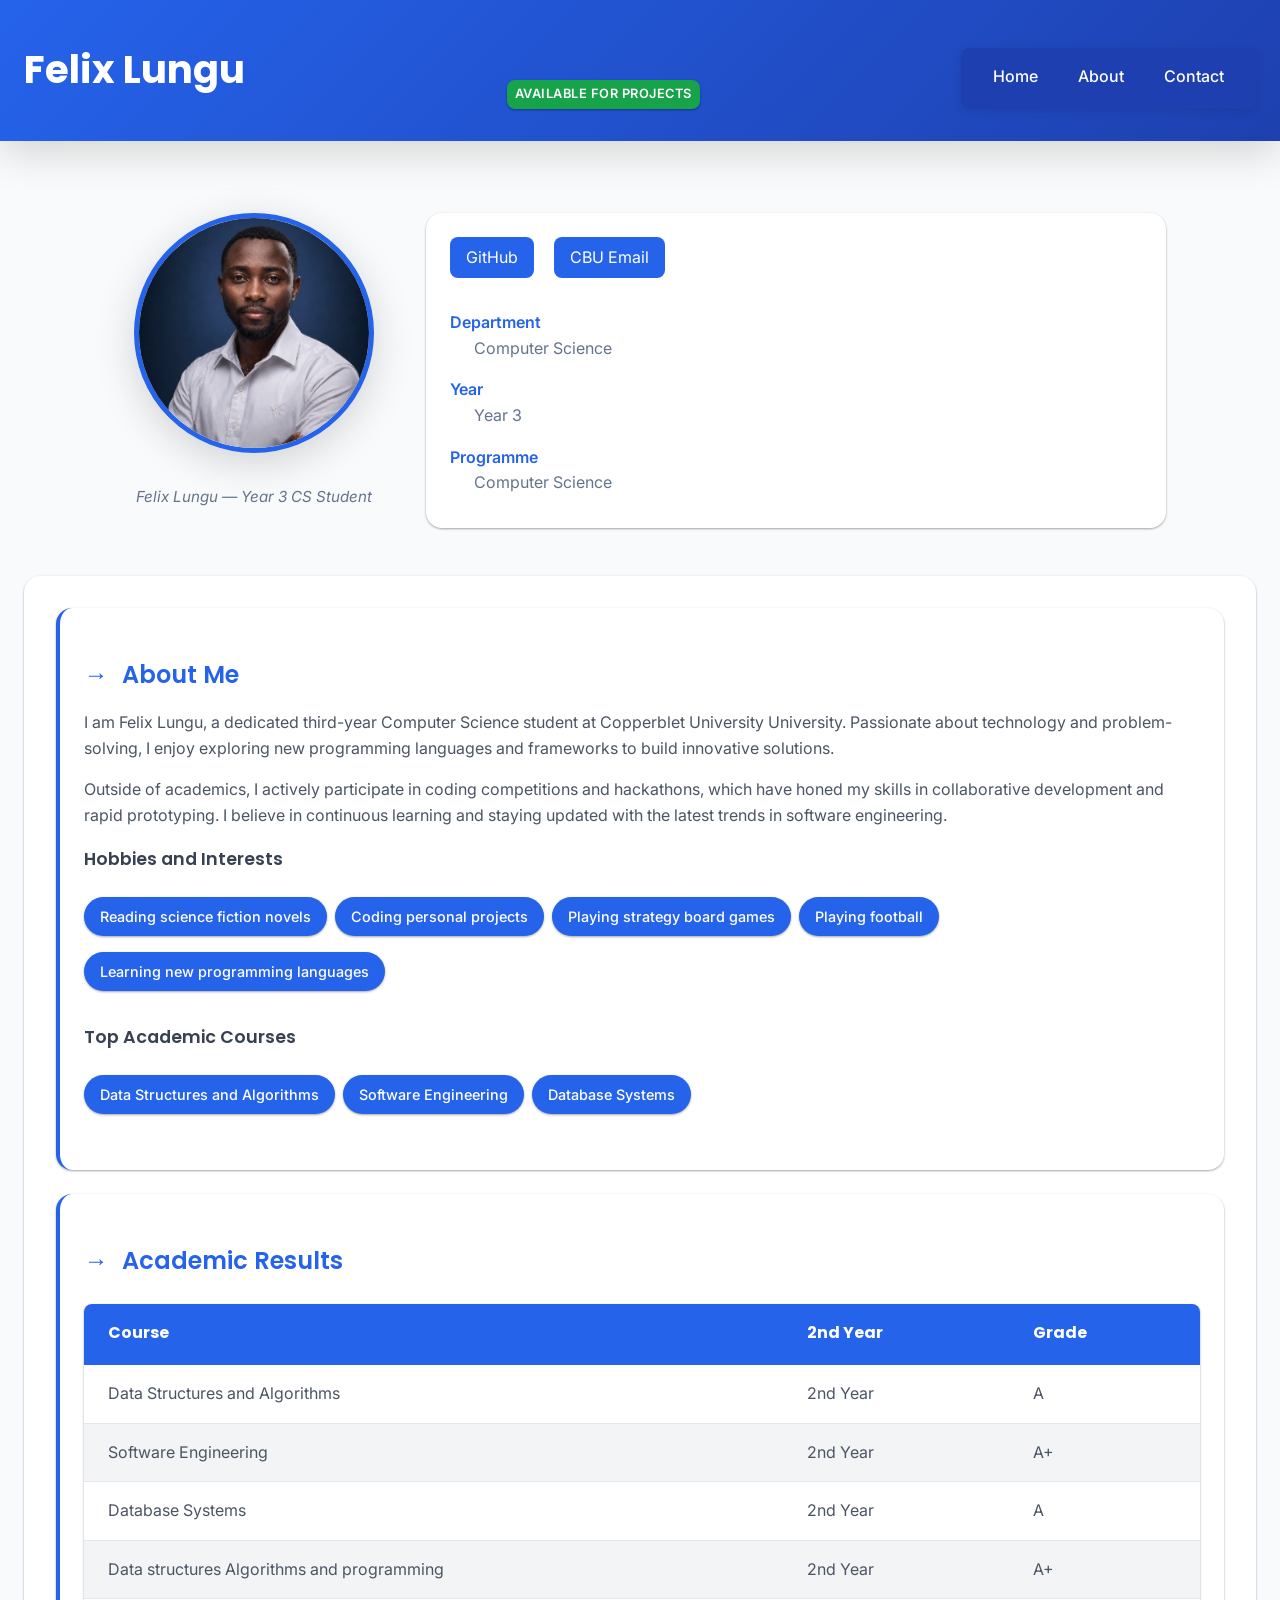
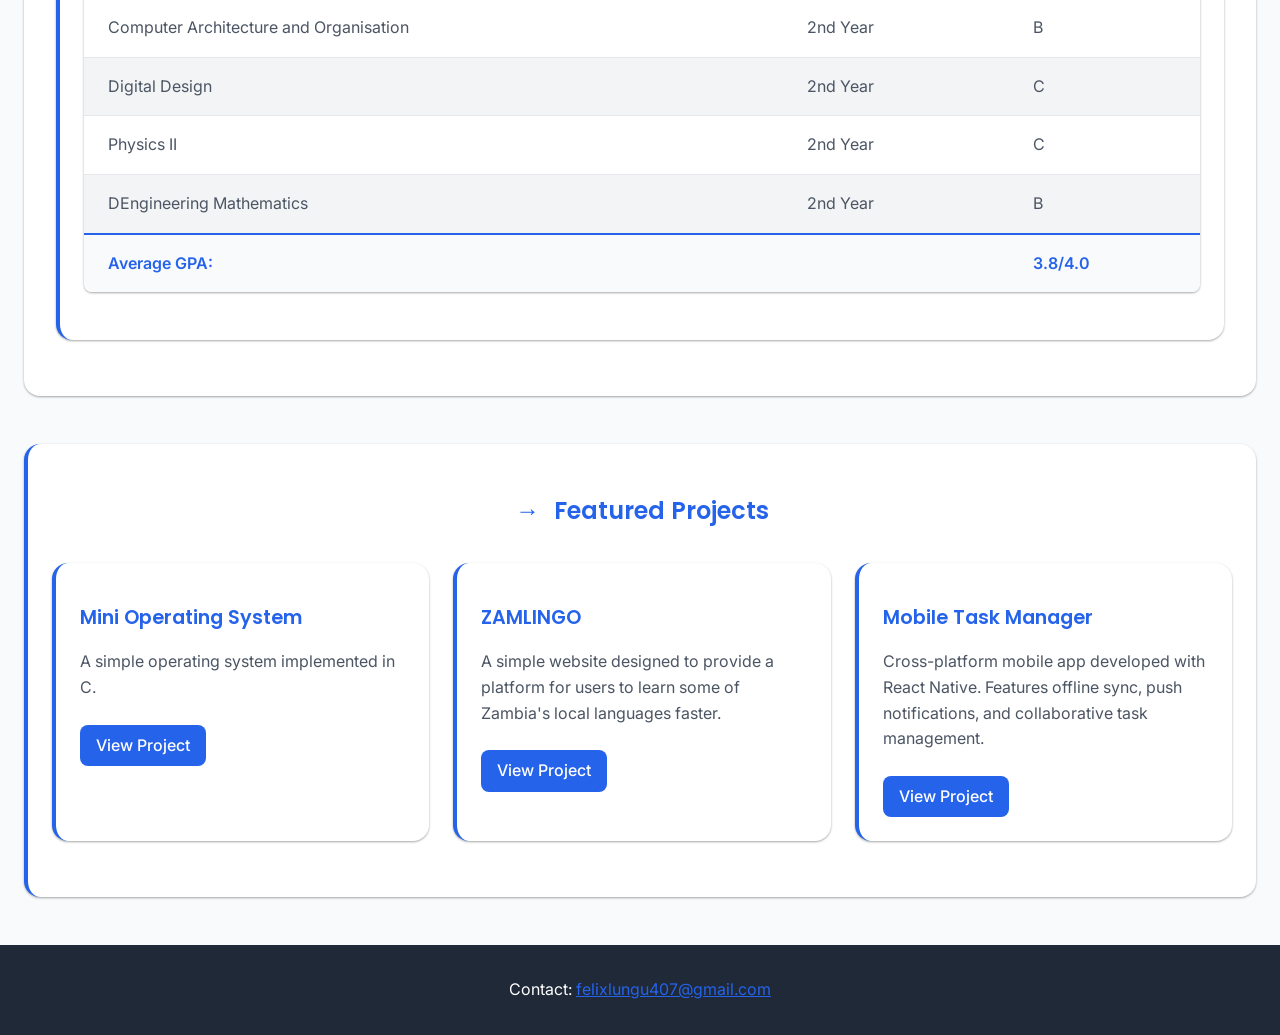
==== commit 4e0ae2f5: "Update profile.html layout changes" ====
--- a/profile.html
+++ b/profile.html
@@ -86,12 +86,27 @@
                             <td>A</td>
                         </tr>
                         <tr>
-                            <td>Web Development</td>
+                            <td>Data structures Algorithms and programming</td>
                             <td>2nd Year</td>
                             <td>A+</td>
                         </tr>
                         <tr>
-                            <td>Machine Learning</td>
+                            <td>Computer Architecture and Organisation</td>
+                            <td>2nd Year</td>
+                            <td>B</td>
+                        </tr>
+                        <tr>
+                            <td>Digital Design</td>
+                            <td>2nd Year</td>
+                            <td>C</td>
+                        </tr>
+                        <tr>
+                            <td>Physics II</td>
+                            <td>2nd Year</td>
+                            <td>C</td>
+                        </tr>
+                        <tr>
+                            <td>DEngineering Mathematics</td>
                             <td>2nd Year</td>
                             <td>B</td>
                         </tr>
@@ -110,19 +125,19 @@
             <h2>Featured Projects</h2>
             <div class="projects-grid">
                 <article class="card">
-                    <h3>E-Commerce Platform</h3>
-                    <p>A full-stack web application built with React, Node.js, and MongoDB. Features include user authentication, payment processing, and admin dashboard.</p>
-                    <a href="#" class="project-link">View Project</a>
+                    <h3>Mini Operating System</h3>
+                    <p>A simple operating system implemented in C.</p>
+                    <a href="https://github.com/Success-lang/Operating-System" class="project-link">View Project</a>
                 </article>
                 <article class="card">
-                    <h3>Data Visualization Dashboard</h3>
-                    <p>Interactive dashboard using D3.js and Python Flask to visualize complex datasets. Includes real-time updates and export functionality.</p>
-                    <a href="#" class="project-link">View Project</a>
+                    <h3>ZAMLINGO</h3>
+                    <p>A simple website designed to provide a platform for users to learn some of Zambia's local languages faster.</p>
+                    <a href="https://github.com/Success-lang/ZAMLINGO" class="project-link">View Project</a>
                 </article>
                 <article class="card">
                     <h3>Mobile Task Manager</h3>
                     <p>Cross-platform mobile app developed with React Native. Features offline sync, push notifications, and collaborative task management.</p>
-                    <a href="#" class="project-link">View Project</a>
+                    <a href="https://github.com/Success-lang/Mobile-Task-Manager" class="project-link">View Project</a>
                 </article>
             </div>
         </section>
